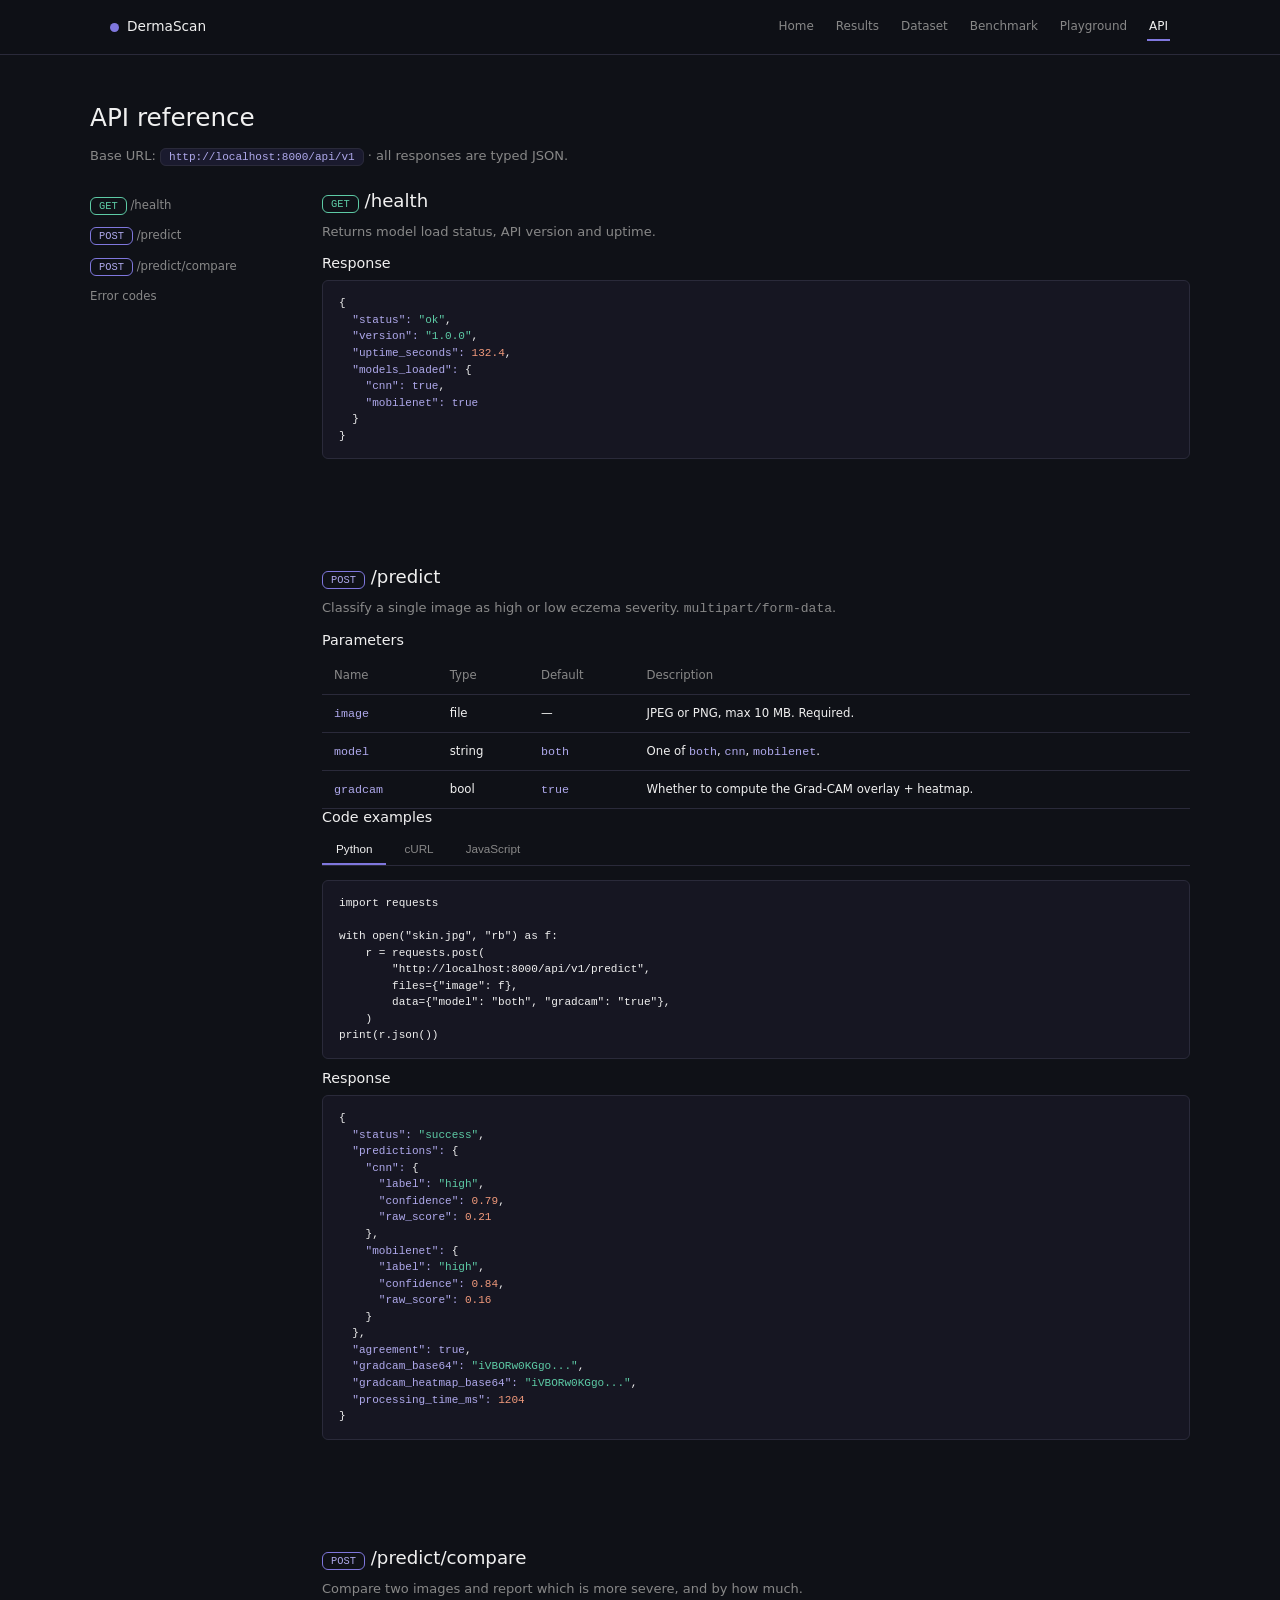
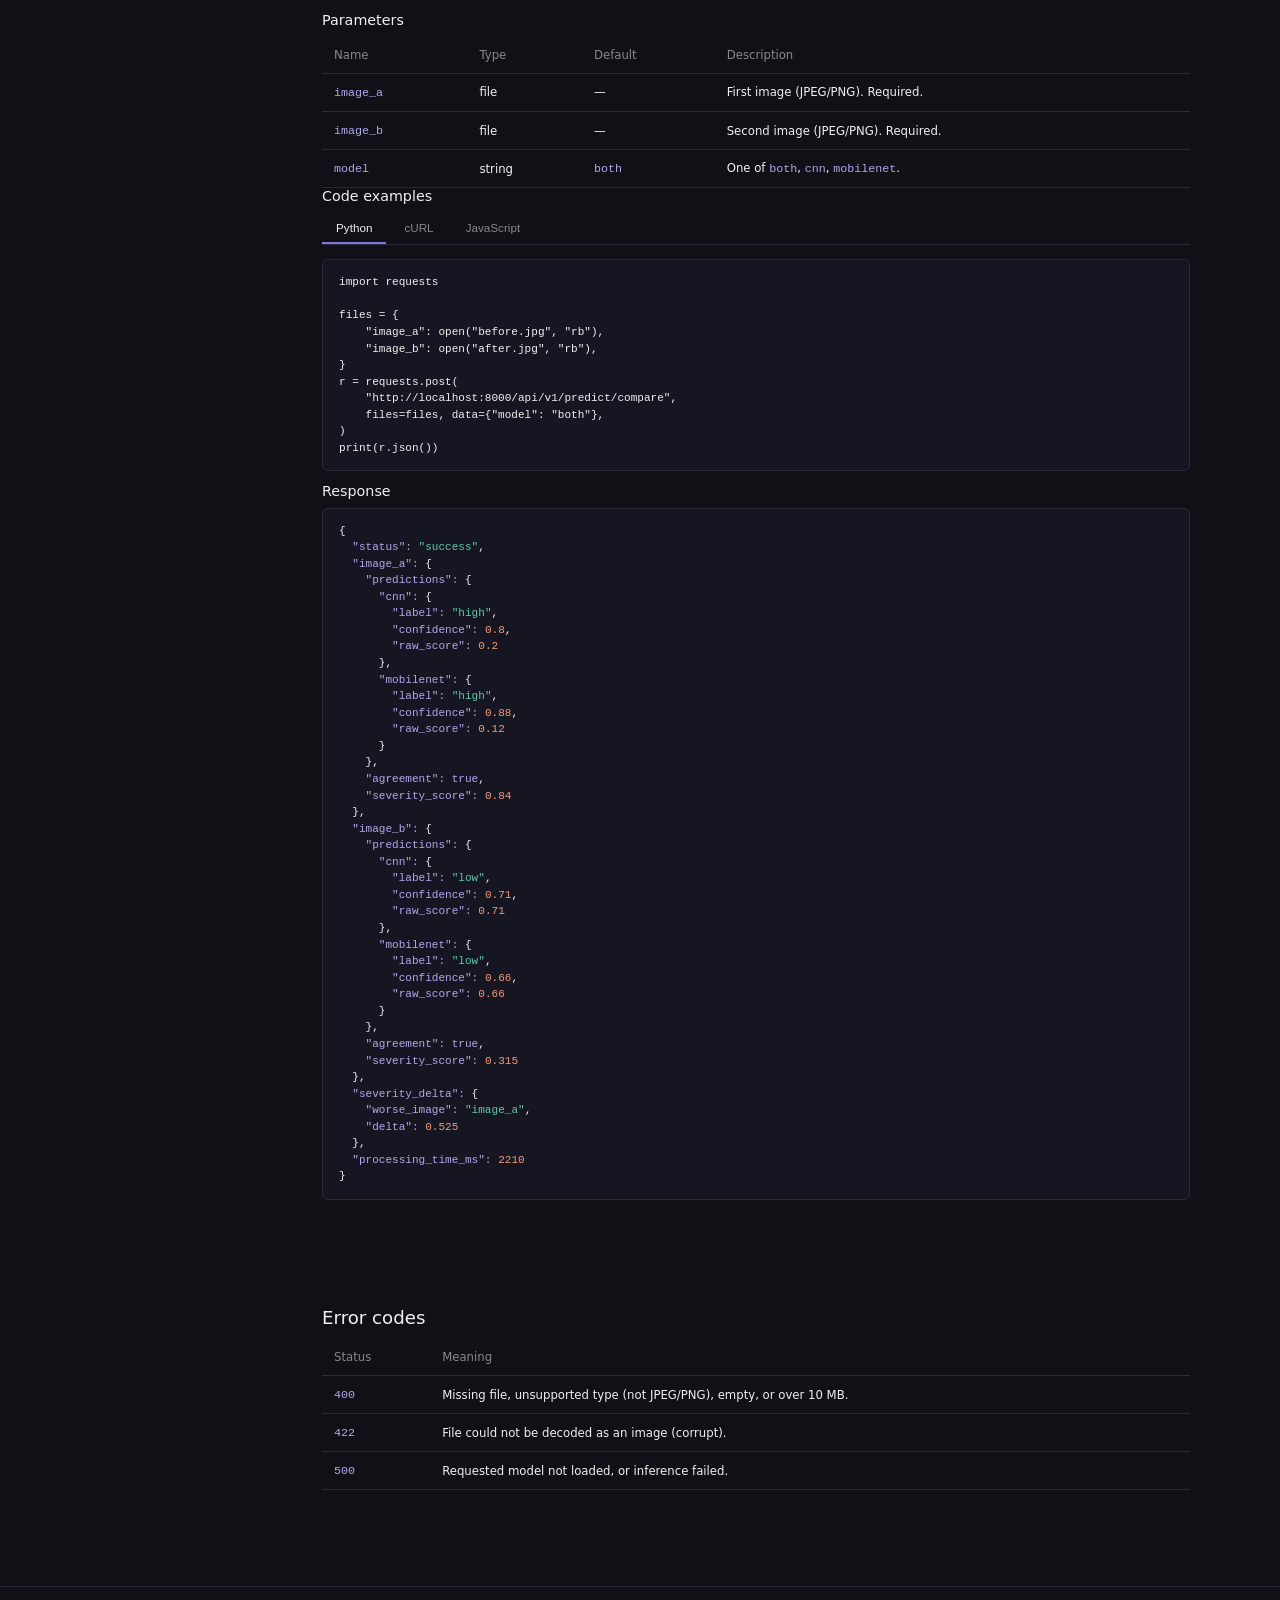
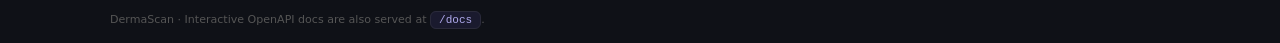
==== dermascan/frontend/api.html @ 190ebbec "DermaScan eczema severity classifier with FastAPI backend,  Grad-CAM explainability, and CI/CD pipel" ====
<!DOCTYPE html>
<html lang="en">
<head>
  <meta charset="UTF-8" />
  <meta name="viewport" content="width=device-width, initial-scale=1.0" />
  <title>API — DermaScan</title>
  <link rel="stylesheet" href="css/style.css" />
</head>
<body>
  <nav class="nav"><div class="nav-inner">
    <a class="nav-brand" href="index.html"><span class="dot"></span> DermaScan</a>
    <div class="nav-links">
      <a href="index.html">Home</a>
      <a href="results.html">Results</a>
      <a href="dataset.html">Dataset</a>
      <a href="benchmark.html">Benchmark</a>
      <a href="playground.html">Playground</a>
      <a href="api.html">API</a>
    </div>
  </div></nav>

  <main class="container section">
    <h1>API reference</h1>
    <p class="secondary">Base URL: <span class="api-path">http://localhost:8000/api/v1</span> · all responses are typed JSON.</p>

    <div class="with-sidebar" style="margin-top:24px">
      <!-- Sidebar -->
      <aside class="sidebar">
        <a href="#health"><span class="method method-get">GET</span> /health</a>
        <a href="#predict"><span class="method method-post">POST</span> /predict</a>
        <a href="#compare"><span class="method method-post">POST</span> /predict/compare</a>
        <a href="#errors">Error codes</a>
      </aside>

      <!-- Content -->
      <div>
        <!-- HEALTH -->
        <section id="health" class="section" style="padding-top:0">
          <h2><span class="method method-get">GET</span> /health</h2>
          <p>Returns model load status, API version and uptime.</p>
          <h3>Response</h3>
          <pre id="healthResp"></pre>
        </section>

        <!-- PREDICT -->
        <section id="predict" class="section">
          <h2><span class="method method-post">POST</span> /predict</h2>
          <p>Classify a single image as high or low eczema severity. <code>multipart/form-data</code>.</p>

          <h3>Parameters</h3>
          <table>
            <thead><tr><th>Name</th><th>Type</th><th>Default</th><th>Description</th></tr></thead>
            <tbody>
              <tr><td><code>image</code></td><td>file</td><td>—</td><td>JPEG or PNG, max 10 MB. Required.</td></tr>
              <tr><td><code>model</code></td><td>string</td><td><code>both</code></td><td>One of <code>both</code>, <code>cnn</code>, <code>mobilenet</code>.</td></tr>
              <tr><td><code>gradcam</code></td><td>bool</td><td><code>true</code></td><td>Whether to compute the Grad-CAM overlay + heatmap.</td></tr>
            </tbody>
          </table>

          <h3>Code examples</h3>
          <div class="tabs" data-group="predict">
            <button class="tab active" data-tab="py">Python</button>
            <button class="tab" data-tab="curl">cURL</button>
            <button class="tab" data-tab="js">JavaScript</button>
          </div>
          <pre data-group="predict" data-tab="py">import requests

with open("skin.jpg", "rb") as f:
    r = requests.post(
        "http://localhost:8000/api/v1/predict",
        files={"image": f},
        data={"model": "both", "gradcam": "true"},
    )
print(r.json())</pre>
          <pre data-group="predict" data-tab="curl" class="hidden">curl -X POST http://localhost:8000/api/v1/predict \
  -F "image=@skin.jpg" \
  -F "model=both" \
  -F "gradcam=true"</pre>
          <pre data-group="predict" data-tab="js" class="hidden">const form = new FormData();
form.append("image", fileInput.files[0]);
form.append("model", "both");
form.append("gradcam", "true");

const res = await fetch("http://localhost:8000/api/v1/predict", {
  method: "POST",
  body: form,
});
console.log(await res.json());</pre>

          <h3>Response</h3>
          <pre id="predictResp"></pre>
        </section>

        <!-- COMPARE -->
        <section id="compare" class="section">
          <h2><span class="method method-post">POST</span> /predict/compare</h2>
          <p>Compare two images and report which is more severe, and by how much.</p>

          <h3>Parameters</h3>
          <table>
            <thead><tr><th>Name</th><th>Type</th><th>Default</th><th>Description</th></tr></thead>
            <tbody>
              <tr><td><code>image_a</code></td><td>file</td><td>—</td><td>First image (JPEG/PNG). Required.</td></tr>
              <tr><td><code>image_b</code></td><td>file</td><td>—</td><td>Second image (JPEG/PNG). Required.</td></tr>
              <tr><td><code>model</code></td><td>string</td><td><code>both</code></td><td>One of <code>both</code>, <code>cnn</code>, <code>mobilenet</code>.</td></tr>
            </tbody>
          </table>

          <h3>Code examples</h3>
          <div class="tabs" data-group="compare">
            <button class="tab active" data-tab="py">Python</button>
            <button class="tab" data-tab="curl">cURL</button>
            <button class="tab" data-tab="js">JavaScript</button>
          </div>
          <pre data-group="compare" data-tab="py">import requests

files = {
    "image_a": open("before.jpg", "rb"),
    "image_b": open("after.jpg", "rb"),
}
r = requests.post(
    "http://localhost:8000/api/v1/predict/compare",
    files=files, data={"model": "both"},
)
print(r.json())</pre>
          <pre data-group="compare" data-tab="curl" class="hidden">curl -X POST http://localhost:8000/api/v1/predict/compare \
  -F "image_a=@before.jpg" \
  -F "image_b=@after.jpg" \
  -F "model=both"</pre>
          <pre data-group="compare" data-tab="js" class="hidden">const form = new FormData();
form.append("image_a", a.files[0]);
form.append("image_b", b.files[0]);
form.append("model", "both");

const res = await fetch("http://localhost:8000/api/v1/predict/compare", {
  method: "POST", body: form,
});
console.log(await res.json());</pre>

          <h3>Response</h3>
          <pre id="compareResp"></pre>
        </section>

        <!-- ERRORS -->
        <section id="errors" class="section">
          <h2>Error codes</h2>
          <table>
            <thead><tr><th>Status</th><th>Meaning</th></tr></thead>
            <tbody>
              <tr><td><code>400</code></td><td>Missing file, unsupported type (not JPEG/PNG), empty, or over 10 MB.</td></tr>
              <tr><td><code>422</code></td><td>File could not be decoded as an image (corrupt).</td></tr>
              <tr><td><code>500</code></td><td>Requested model not loaded, or inference failed.</td></tr>
            </tbody>
          </table>
        </section>
      </div>
    </div>
  </main>

  <footer><div class="container">DermaScan · Interactive OpenAPI docs are also served at <span class="api-path">/docs</span>.</div></footer>

  <script src="js/app.js"></script>
  <script>
    // Render sample responses.
    document.getElementById("healthResp").innerHTML = highlightJSON({
      status: "ok", version: "1.0.0", uptime_seconds: 132.4,
      models_loaded: { cnn: true, mobilenet: true }
    });
    document.getElementById("predictResp").innerHTML = highlightJSON({
      status: "success",
      predictions: {
        cnn: { label: "high", confidence: 0.79, raw_score: 0.21 },
        mobilenet: { label: "high", confidence: 0.84, raw_score: 0.16 }
      },
      agreement: true,
      gradcam_base64: "iVBORw0KGgo...",
      gradcam_heatmap_base64: "iVBORw0KGgo...",
      processing_time_ms: 1204
    });
    document.getElementById("compareResp").innerHTML = highlightJSON({
      status: "success",
      image_a: {
        predictions: { cnn: { label: "high", confidence: 0.8, raw_score: 0.2 },
                       mobilenet: { label: "high", confidence: 0.88, raw_score: 0.12 } },
        agreement: true, severity_score: 0.84
      },
      image_b: {
        predictions: { cnn: { label: "low", confidence: 0.71, raw_score: 0.71 },
                       mobilenet: { label: "low", confidence: 0.66, raw_score: 0.66 } },
        agreement: true, severity_score: 0.315
      },
      severity_delta: { worse_image: "image_a", delta: 0.525 },
      processing_time_ms: 2210
    });

    // Tab switching, scoped per data-group.
    document.querySelectorAll(".tab").forEach((btn) => {
      btn.addEventListener("click", () => {
        const group = btn.closest(".tabs").dataset.group;
        const tab = btn.dataset.tab;
        document.querySelectorAll(`.tab`).forEach((b) => {
          if (b.closest(".tabs").dataset.group === group) b.classList.remove("active");
        });
        btn.classList.add("active");
        document.querySelectorAll(`pre[data-group="${group}"]`).forEach((pre) => {
          pre.classList.toggle("hidden", pre.dataset.tab !== tab);
        });
      });
    });
  </script>
</body>
</html>
---- dermascan/frontend/css/style.css ----
/* ============================================================
   DermaScan — shared dark theme
   Single stylesheet for every page. Vanilla CSS, no frameworks.
   ============================================================ */

:root {
  /* Palette */
  --bg: #0F1117;
  --surface: #161622;
  --surface-raised: #1A1A2E;
  --border: #2A2A3A;
  --text: #F0F0F0;
  --text-secondary: #888;
  --text-muted: #555;
  --accent: #7F77DD;
  --accent-light: #AFA9EC;
  --teal: #5DCAA5;
  --coral: #F0997B;
  --danger: #D85A30;

  /* Type */
  --font: system-ui, -apple-system, sans-serif;
  --mono: ui-monospace, monospace;
  --fs-base: 13px;

  --radius: 10px;
  --radius-sm: 6px;
  --gap: 16px;
  --maxw: 1100px;
}

* { box-sizing: border-box; }

html { font-size: var(--fs-base); }

body {
  margin: 0;
  font-family: var(--font);
  font-weight: 400;
  background: var(--bg);
  color: var(--text);
  line-height: 1.55;
  -webkit-font-smoothing: antialiased;
}

h1, h2, h3 { font-weight: 500; line-height: 1.25; margin: 0 0 .5em; }
h1 { font-size: 1.9rem; }
h2 { font-size: 1.4rem; }
h3 { font-size: 1.1rem; }
p { margin: 0 0 1em; color: var(--text-secondary); }

a { color: var(--accent-light); text-decoration: none; }
a:hover { text-decoration: underline; }

code, pre, .mono { font-family: var(--mono); }

/* ── Layout ─────────────────────────────────────────────── */
.container { max-width: var(--maxw); margin: 0 auto; padding: 0 20px; }
.section { padding: 48px 0; }
.muted { color: var(--text-muted); }
.secondary { color: var(--text-secondary); }
.center { text-align: center; }

/* ── Navigation ─────────────────────────────────────────── */
.nav {
  position: sticky;
  top: 0;
  z-index: 20;
  background: rgba(15, 17, 23, 0.85);
  backdrop-filter: blur(10px);
  border-bottom: 1px solid var(--border);
}
.nav-inner {
  max-width: var(--maxw);
  margin: 0 auto;
  padding: 0 20px;
  height: 54px;
  display: flex;
  align-items: center;
  gap: 22px;
}
.nav-brand {
  font-weight: 500;
  font-size: 1.05rem;
  color: var(--text);
  display: flex;
  align-items: center;
  gap: 8px;
}
.nav-brand .dot { width: 9px; height: 9px; border-radius: 50%; background: var(--accent); }
.nav-links { display: flex; gap: 18px; margin-left: auto; flex-wrap: wrap; }
.nav-links a {
  color: var(--text-secondary);
  font-size: .92rem;
  padding: 4px 2px;
  border-bottom: 2px solid transparent;
}
.nav-links a:hover { color: var(--text); text-decoration: none; }
.nav-links a.active { color: var(--text); border-bottom-color: var(--accent); }

/* ── Cards ──────────────────────────────────────────────── */
.card {
  background: var(--surface);
  border: 1px solid var(--border);
  border-radius: var(--radius);
  padding: 20px;
}
.card-raised { background: var(--surface-raised); }
.grid { display: grid; gap: var(--gap); }
.grid-2 { grid-template-columns: repeat(2, 1fr); }
.grid-3 { grid-template-columns: repeat(3, 1fr); }
.grid-4 { grid-template-columns: repeat(4, 1fr); }
@media (max-width: 800px) {
  .grid-2, .grid-3, .grid-4 { grid-template-columns: 1fr; }
}

/* Metric cards */
.metric { display: flex; flex-direction: column; gap: 4px; }
.metric .value { font-size: 1.8rem; font-weight: 500; color: var(--text); }
.metric .label { font-size: .85rem; color: var(--text-secondary); }
.metric.accent .value { color: var(--accent-light); }
.metric.teal .value { color: var(--teal); }
.metric.coral .value { color: var(--coral); }

/* ── Buttons ────────────────────────────────────────────── */
.btn {
  display: inline-flex;
  align-items: center;
  gap: 8px;
  font-family: var(--font);
  font-size: .95rem;
  font-weight: 500;
  padding: 10px 18px;
  border-radius: var(--radius-sm);
  border: 1px solid var(--border);
  background: var(--surface-raised);
  color: var(--text);
  cursor: pointer;
  transition: background .15s, border-color .15s;
}
.btn:hover { border-color: var(--accent); text-decoration: none; }
.btn-primary { background: var(--accent); border-color: var(--accent); color: #fff; }
.btn-primary:hover { background: var(--accent-light); border-color: var(--accent-light); }
.btn:disabled { opacity: .5; cursor: not-allowed; }

/* ── Upload zone ────────────────────────────────────────── */
.dropzone {
  border: 2px dashed var(--border);
  border-radius: var(--radius);
  background: var(--surface);
  padding: 44px 24px;
  text-align: center;
  cursor: pointer;
  transition: border-color .15s, background .15s;
}
.dropzone:hover, .dropzone.dragover { border-color: var(--accent); background: var(--surface-raised); }
.dropzone .icon { font-size: 2rem; opacity: .7; }
.dropzone input[type=file] { display: none; }
.preview-img { max-width: 100%; border-radius: var(--radius-sm); border: 1px solid var(--border); }

/* ── Badges / pills ─────────────────────────────────────── */
.badge {
  display: inline-flex;
  align-items: center;
  gap: 6px;
  font-size: .8rem;
  font-weight: 500;
  padding: 3px 10px;
  border-radius: 999px;
  border: 1px solid var(--border);
}
.badge-high { color: var(--danger); border-color: var(--danger); }
.badge-low { color: var(--teal); border-color: var(--teal); }
.badge-agree { color: var(--teal); border-color: var(--teal); }
.badge-disagree { color: var(--coral); border-color: var(--coral); }

/* ── Bars (class balance / region breakdown) ────────────── */
.bar-row { display: flex; align-items: center; gap: 10px; margin-bottom: 10px; }
.bar-row .bar-label { width: 120px; font-size: .85rem; color: var(--text-secondary); }
.bar-track { flex: 1; height: 14px; background: var(--surface-raised); border-radius: 999px; overflow: hidden; }
.bar-fill { height: 100%; background: var(--accent); border-radius: 999px; transition: width .4s; }
.bar-fill.teal { background: var(--teal); }
.bar-fill.coral { background: var(--coral); }
.bar-row .bar-val { width: 56px; text-align: right; font-size: .85rem; color: var(--text); }

.warn { color: var(--coral); font-size: .85rem; }

/* ── Tables ─────────────────────────────────────────────── */
table { width: 100%; border-collapse: collapse; font-size: .9rem; }
th, td { text-align: left; padding: 9px 12px; border-bottom: 1px solid var(--border); }
th { color: var(--text-secondary); font-weight: 500; }
td code { color: var(--accent-light); }

/* ── Code blocks ────────────────────────────────────────── */
pre {
  background: var(--surface);
  border: 1px solid var(--border);
  border-radius: var(--radius-sm);
  padding: 14px 16px;
  overflow-x: auto;
  font-size: .85rem;
  line-height: 1.5;
  color: var(--text);
  margin: 0 0 1em;
}
.api-path {
  font-family: var(--mono);
  background: var(--surface-raised);
  border: 1px solid var(--border);
  border-radius: var(--radius-sm);
  padding: 2px 8px;
  font-size: .85rem;
  color: var(--accent-light);
}
.method { font-weight: 500; font-family: var(--mono); padding: 2px 8px; border-radius: var(--radius-sm); font-size: .8rem; }
.method-get { color: var(--teal); border: 1px solid var(--teal); }
.method-post { color: var(--accent-light); border: 1px solid var(--accent); }

/* JSON syntax highlighting (playground / examples) */
.json-key { color: var(--accent-light); }
.json-string { color: var(--teal); }
.json-number { color: var(--coral); }
.json-bool { color: var(--accent-light); }
.json-null { color: var(--text-muted); }

/* ── Tabs ───────────────────────────────────────────────── */
.tabs { display: flex; gap: 4px; border-bottom: 1px solid var(--border); margin-bottom: 14px; }
.tab {
  padding: 8px 14px;
  font-size: .9rem;
  color: var(--text-secondary);
  cursor: pointer;
  border: none;
  background: none;
  border-bottom: 2px solid transparent;
}
.tab.active { color: var(--text); border-bottom-color: var(--accent); }

/* ── Feature cards (landing) ────────────────────────────── */
.feature .icon { font-size: 1.4rem; margin-bottom: 6px; }
.feature h3 { margin-bottom: 4px; }

/* ── Hero ───────────────────────────────────────────────── */
.hero { padding: 64px 0 32px; }
.hero h1 { font-size: 2.4rem; max-width: 16ch; }
.hero p { font-size: 1.05rem; max-width: 60ch; }

/* ── Image panels (results) ─────────────────────────────── */
.panel-img { width: 100%; aspect-ratio: 1; object-fit: cover; border-radius: var(--radius-sm); border: 1px solid var(--border); background: var(--surface-raised); }
.panel-caption { font-size: .82rem; color: var(--text-secondary); margin-top: 8px; text-align: center; }

/* ── Sample image grid (dataset) ────────────────────────── */
.sample-grid { display: grid; grid-template-columns: repeat(6, 1fr); gap: 8px; }
.sample-grid img { width: 100%; aspect-ratio: 1; object-fit: cover; border-radius: var(--radius-sm); border: 1px solid var(--border); }
@media (max-width: 800px) { .sample-grid { grid-template-columns: repeat(3, 1fr); } }

/* ── Confusion matrix ───────────────────────────────────── */
.confusion { display: grid; grid-template-columns: 90px 1fr 1fr; gap: 6px; max-width: 360px; }
.confusion .cm-cell {
  background: var(--surface-raised);
  border: 1px solid var(--border);
  border-radius: var(--radius-sm);
  padding: 14px 8px;
  text-align: center;
  font-size: 1.1rem;
  font-weight: 500;
}
.confusion .cm-head { background: transparent; border: none; color: var(--text-secondary); font-size: .8rem; font-weight: 400; display: flex; align-items: center; justify-content: center; }
.confusion .cm-correct { color: var(--teal); border-color: var(--teal); }
.confusion .cm-wrong { color: var(--coral); }

/* ── Sidebar layout (api docs) ──────────────────────────── */
.with-sidebar { display: grid; grid-template-columns: 200px 1fr; gap: 32px; align-items: start; }
.sidebar { position: sticky; top: 74px; }
.sidebar a { display: block; padding: 6px 0; color: var(--text-secondary); font-size: .9rem; }
.sidebar a:hover { color: var(--text); text-decoration: none; }
@media (max-width: 800px) { .with-sidebar { grid-template-columns: 1fr; } .sidebar { position: static; } }

/* ── Misc ───────────────────────────────────────────────── */
.row { display: flex; gap: var(--gap); flex-wrap: wrap; align-items: center; }
.spacer { flex: 1; }
.hidden { display: none !important; }
.spinner {
  width: 16px; height: 16px;
  border: 2px solid var(--border);
  border-top-color: var(--accent);
  border-radius: 50%;
  animation: spin .7s linear infinite;
  display: inline-block;
}
@keyframes spin { to { transform: rotate(360deg); } }

footer { border-top: 1px solid var(--border); padding: 24px 0; color: var(--text-muted); font-size: .85rem; }

select, input[type=text] {
  font-family: var(--font);
  font-size: .9rem;
  background: var(--surface-raised);
  border: 1px solid var(--border);
  border-radius: var(--radius-sm);
  color: var(--text);
  padding: 8px 10px;
}
label.field { display: flex; flex-direction: column; gap: 5px; font-size: .85rem; color: var(--text-secondary); }
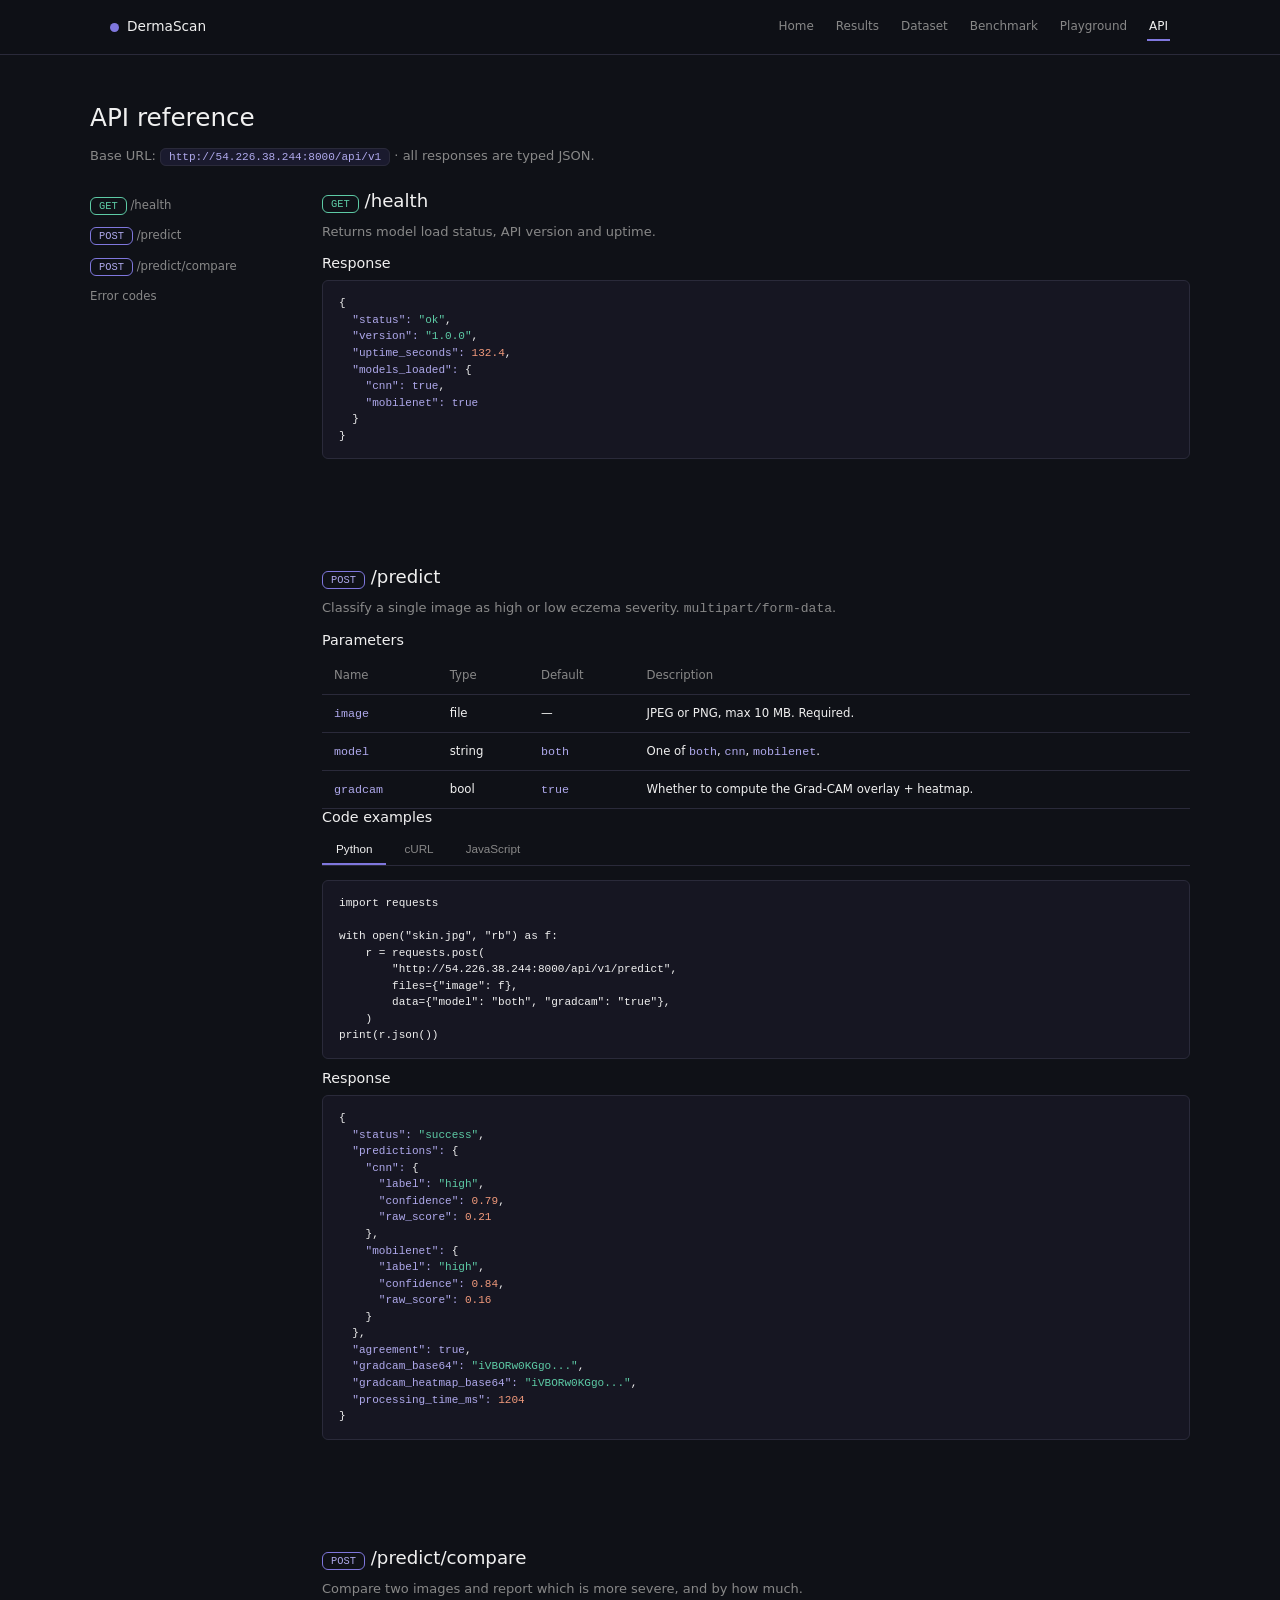
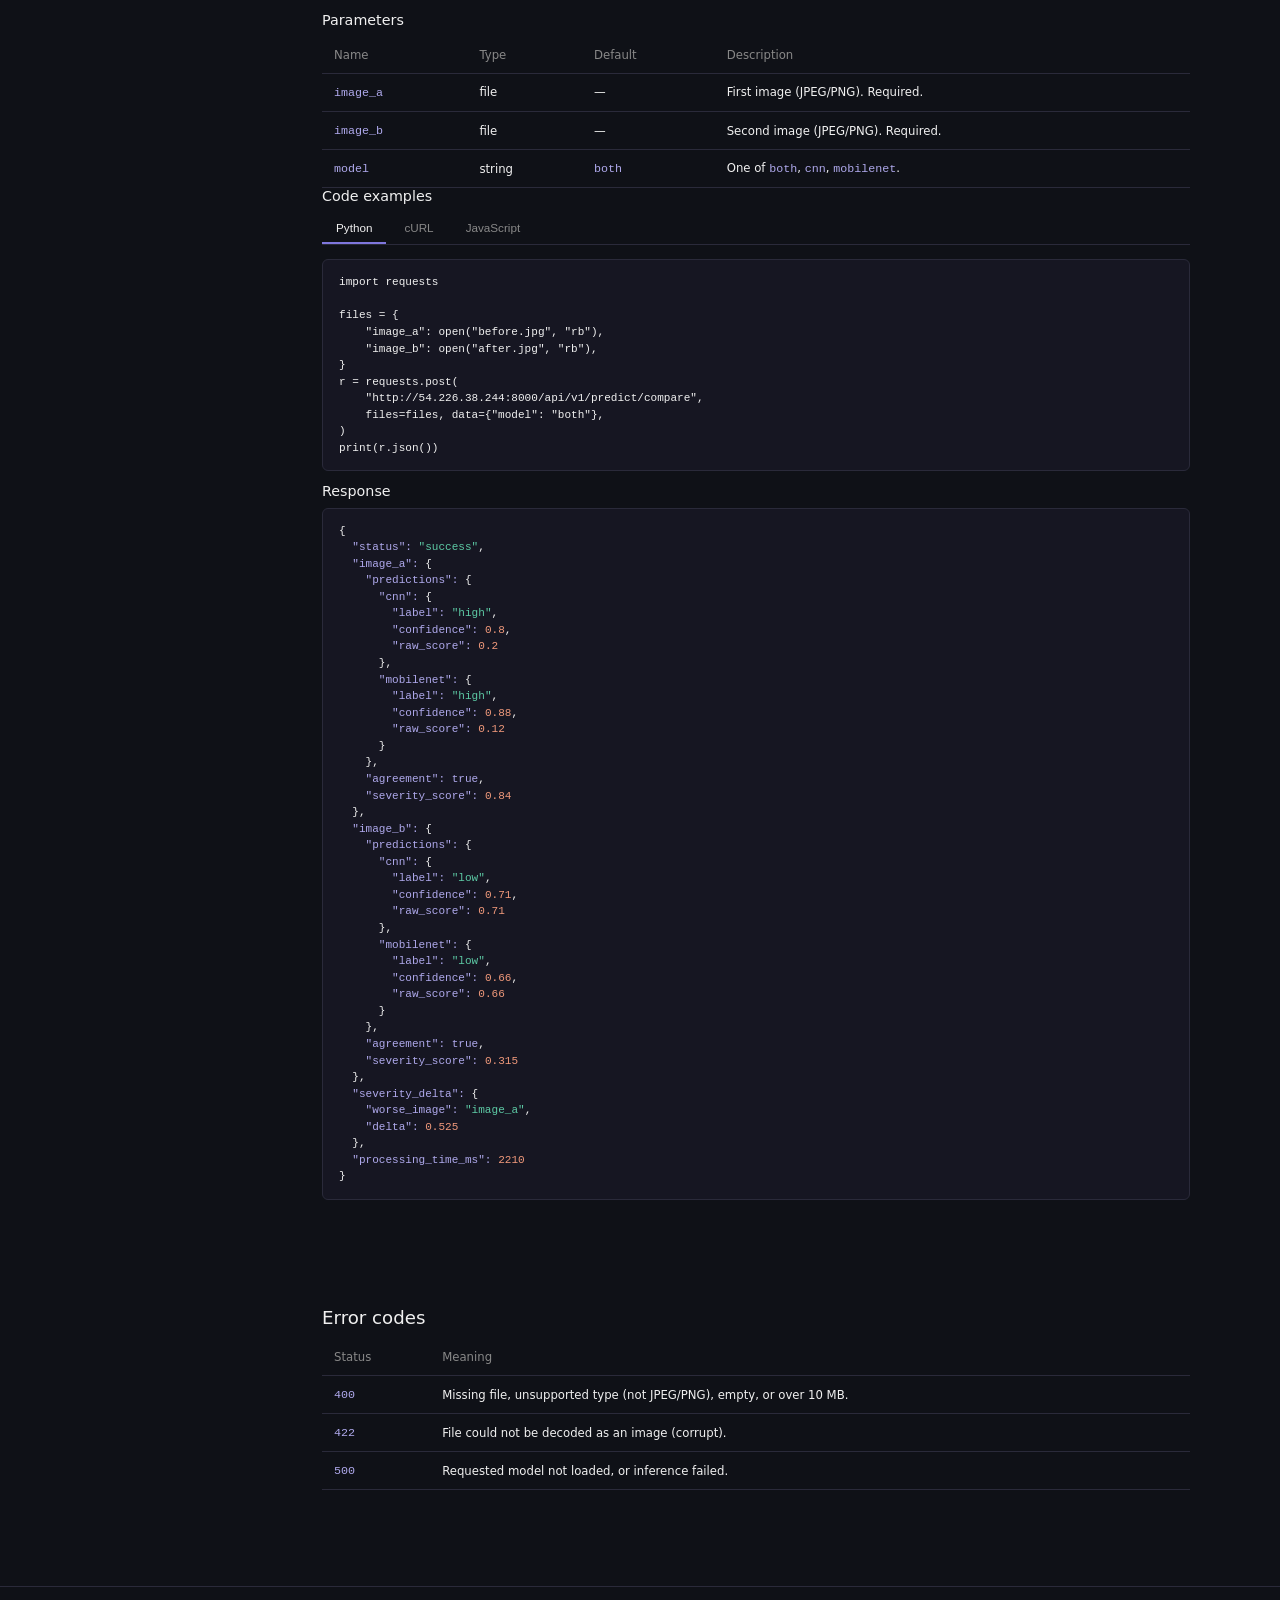
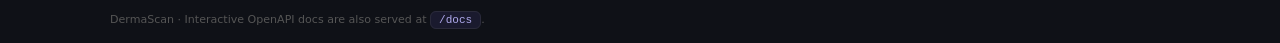
==== commit c57540a3: "README.md update" ====
--- a/dermascan/frontend/api.html
+++ b/dermascan/frontend/api.html
@@ -21,7 +21,7 @@
 
   <main class="container section">
     <h1>API reference</h1>
-    <p class="secondary">Base URL: <span class="api-path">http://localhost:8000/api/v1</span> · all responses are typed JSON.</p>
+    <p class="secondary">Base URL: <span class="api-path">http://54.226.38.244:8000/api/v1</span> · all responses are typed JSON.</p>
 
     <div class="with-sidebar" style="margin-top:24px">
       <!-- Sidebar -->
@@ -67,12 +67,12 @@
 
 with open("skin.jpg", "rb") as f:
     r = requests.post(
-        "http://localhost:8000/api/v1/predict",
+        "http://54.226.38.244:8000/api/v1/predict",
         files={"image": f},
         data={"model": "both", "gradcam": "true"},
     )
 print(r.json())</pre>
-          <pre data-group="predict" data-tab="curl" class="hidden">curl -X POST http://localhost:8000/api/v1/predict \
+          <pre data-group="predict" data-tab="curl" class="hidden">curl -X POST http://54.226.38.244:8000/api/v1/predict \
   -F "image=@skin.jpg" \
   -F "model=both" \
   -F "gradcam=true"</pre>
@@ -81,7 +81,7 @@
 form.append("model", "both");
 form.append("gradcam", "true");
 
-const res = await fetch("http://localhost:8000/api/v1/predict", {
+const res = await fetch("http://54.226.38.244:8000/api/v1/predict", {
   method: "POST",
   body: form,
 });
@@ -119,11 +119,11 @@
     "image_b": open("after.jpg", "rb"),
 }
 r = requests.post(
-    "http://localhost:8000/api/v1/predict/compare",
+    "http://54.226.38.244:8000/api/v1/predict/compare",
     files=files, data={"model": "both"},
 )
 print(r.json())</pre>
-          <pre data-group="compare" data-tab="curl" class="hidden">curl -X POST http://localhost:8000/api/v1/predict/compare \
+          <pre data-group="compare" data-tab="curl" class="hidden">curl -X POST http://54.226.38.244:8000/api/v1/predict/compare \
   -F "image_a=@before.jpg" \
   -F "image_b=@after.jpg" \
   -F "model=both"</pre>
@@ -132,7 +132,7 @@
 form.append("image_b", b.files[0]);
 form.append("model", "both");
 
-const res = await fetch("http://localhost:8000/api/v1/predict/compare", {
+const res = await fetch("http://54.226.38.244:8000/api/v1/predict/compare", {
   method: "POST", body: form,
 });
 console.log(await res.json());</pre>
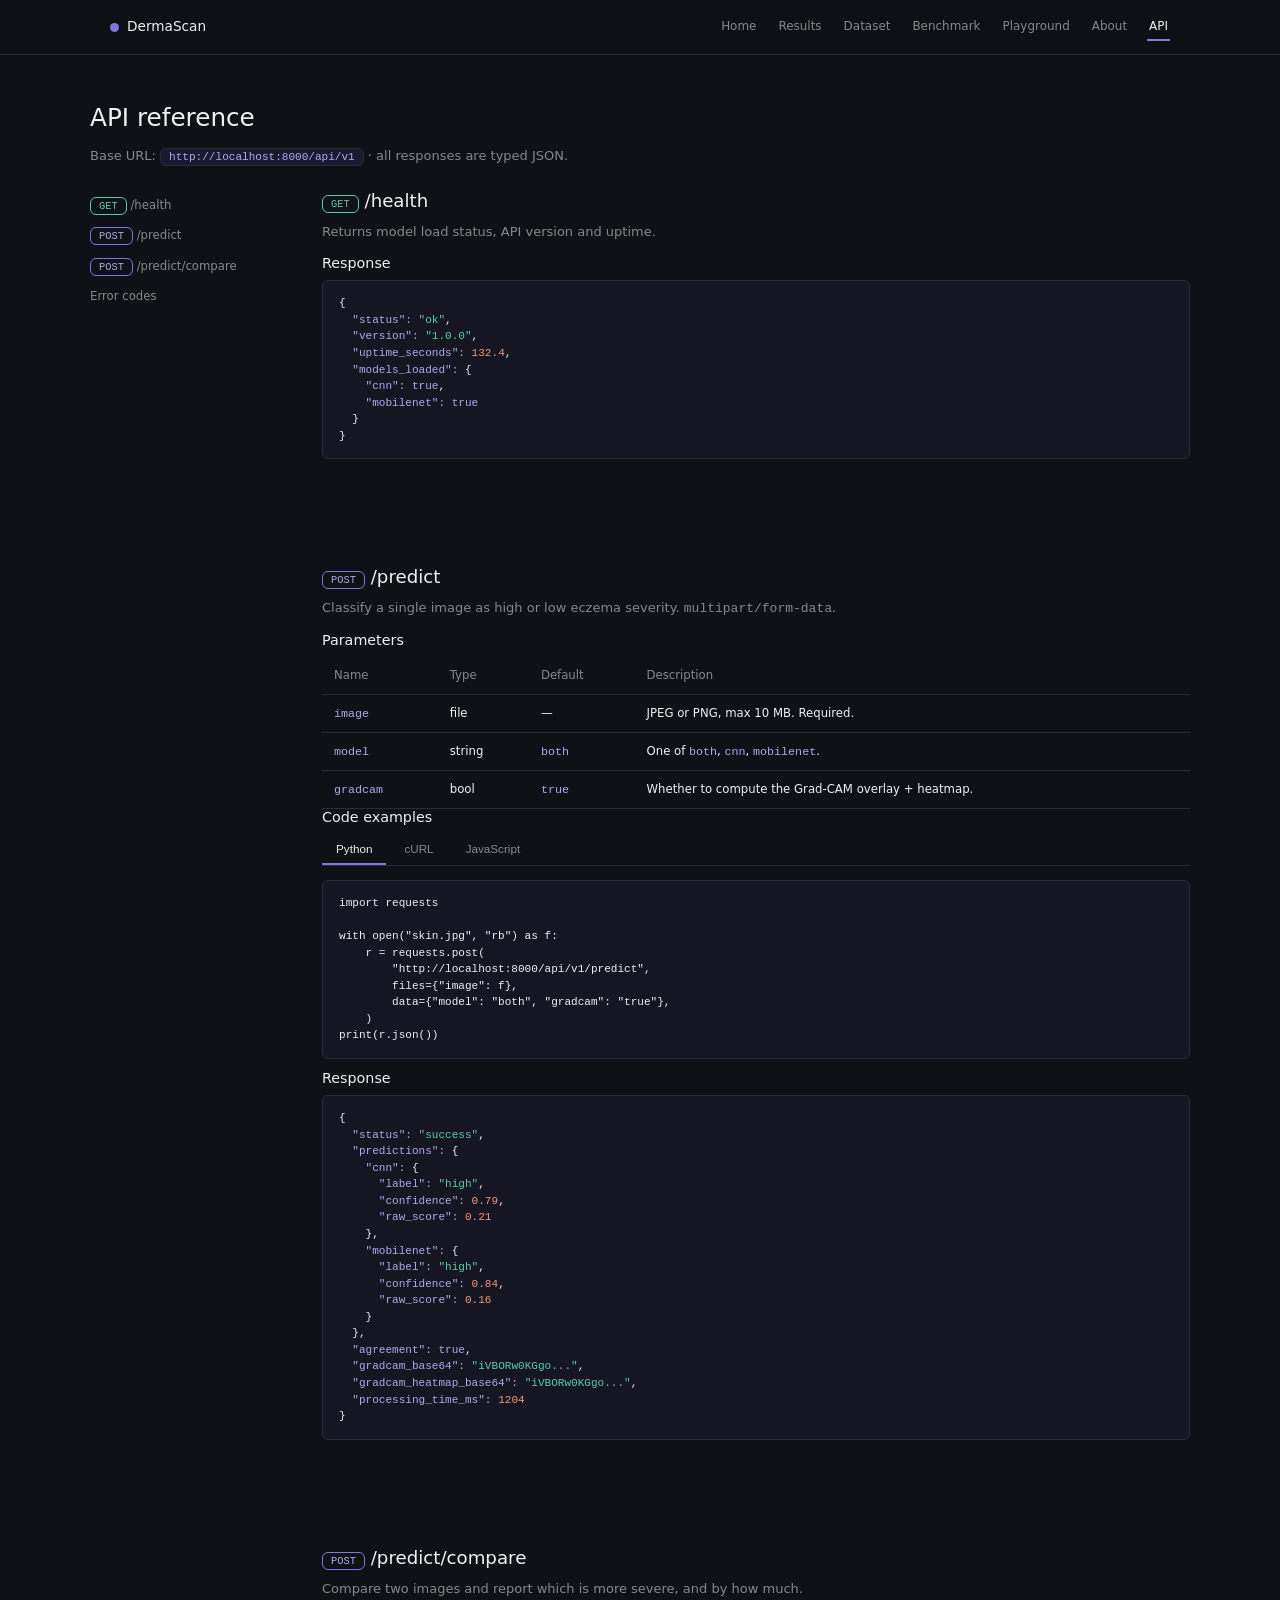
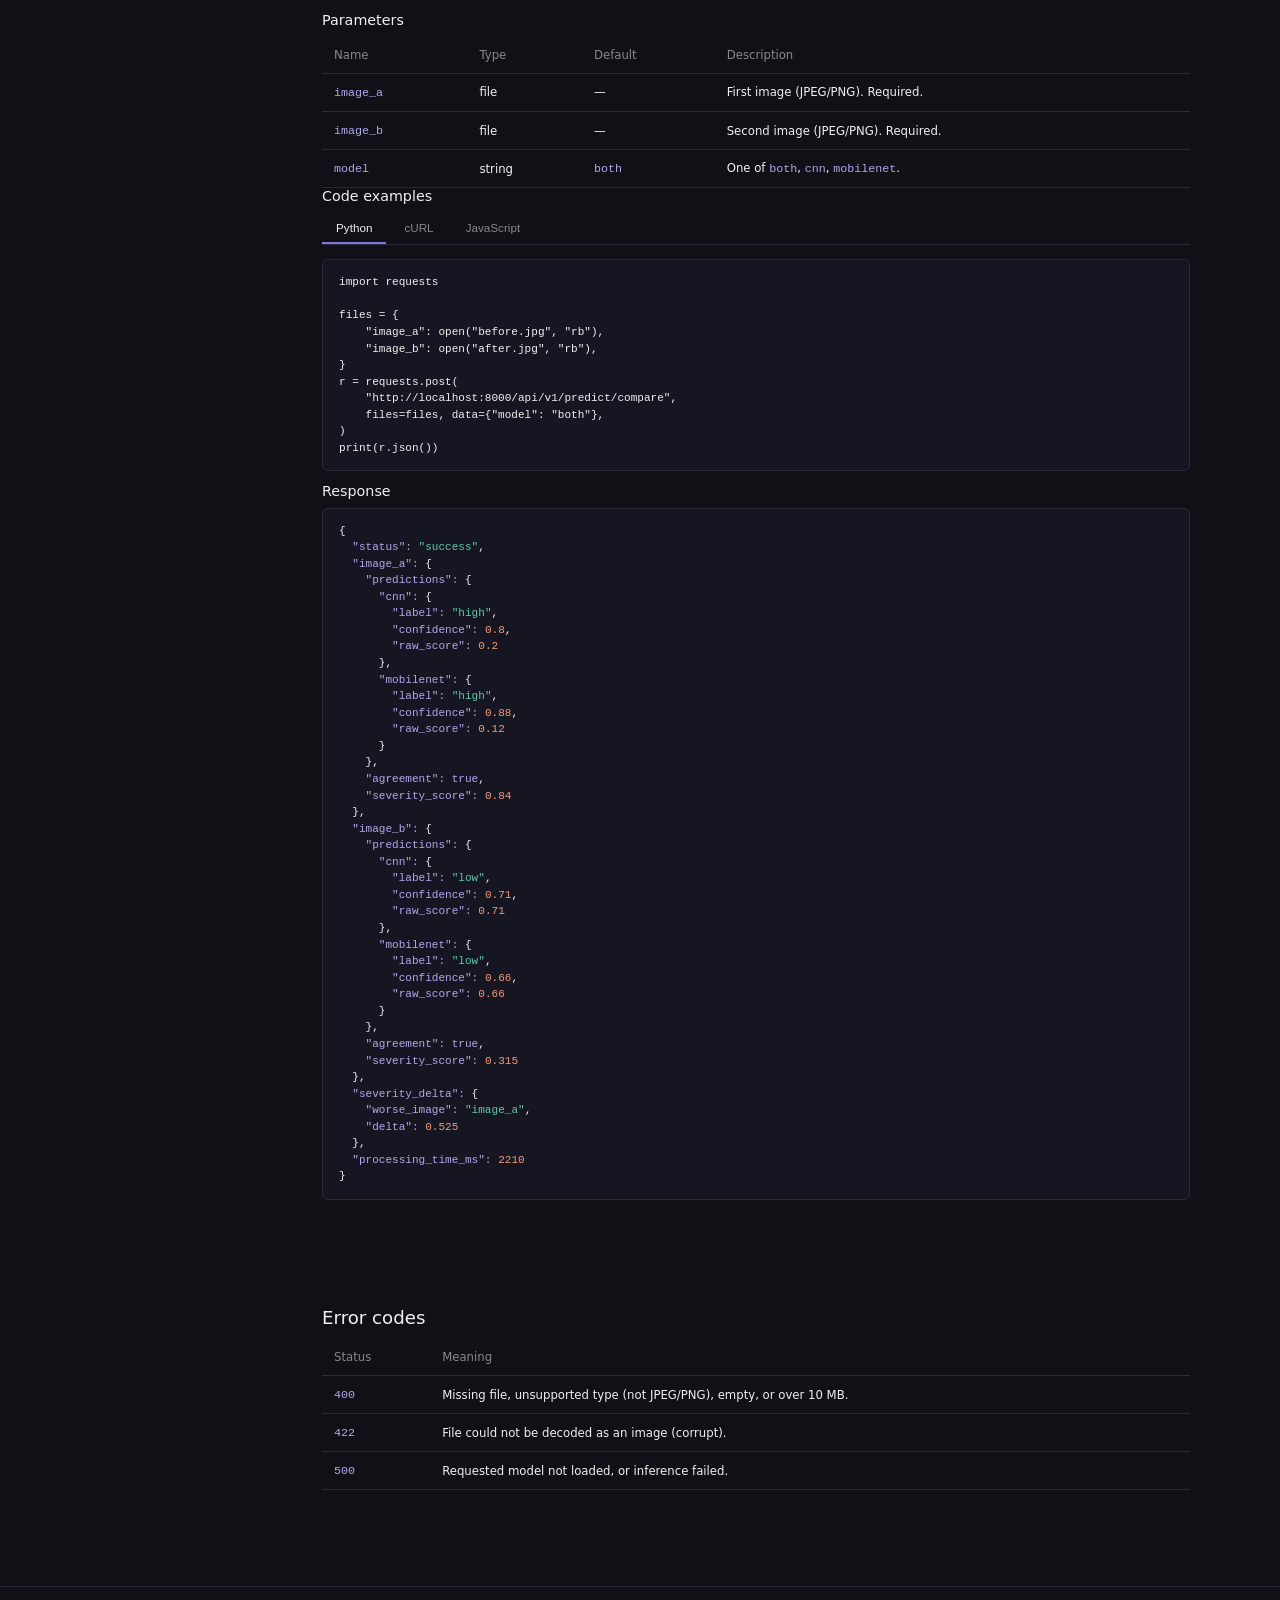
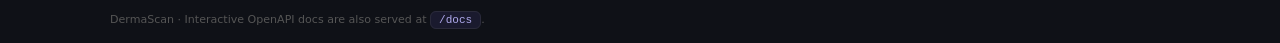
==== commit 5a5a3263: "Added "About the mdel" page with plain language explanation" ====
--- a/dermascan/frontend/api.html
+++ b/dermascan/frontend/api.html
@@ -15,13 +15,14 @@
       <a href="dataset.html">Dataset</a>
       <a href="benchmark.html">Benchmark</a>
       <a href="playground.html">Playground</a>
+      <a href="about.html">About</a>
       <a href="api.html">API</a>
     </div>
   </div></nav>
 
   <main class="container section">
     <h1>API reference</h1>
-    <p class="secondary">Base URL: <span class="api-path">http://54.226.38.244:8000/api/v1</span> · all responses are typed JSON.</p>
+    <p class="secondary">Base URL: <span class="api-path">http://localhost:8000/api/v1</span> · all responses are typed JSON.</p>
 
     <div class="with-sidebar" style="margin-top:24px">
       <!-- Sidebar -->
@@ -67,12 +68,12 @@
 
 with open("skin.jpg", "rb") as f:
     r = requests.post(
-        "http://54.226.38.244:8000/api/v1/predict",
+        "http://localhost:8000/api/v1/predict",
         files={"image": f},
         data={"model": "both", "gradcam": "true"},
     )
 print(r.json())</pre>
-          <pre data-group="predict" data-tab="curl" class="hidden">curl -X POST http://54.226.38.244:8000/api/v1/predict \
+          <pre data-group="predict" data-tab="curl" class="hidden">curl -X POST http://localhost:8000/api/v1/predict \
   -F "image=@skin.jpg" \
   -F "model=both" \
   -F "gradcam=true"</pre>
@@ -81,7 +82,7 @@
 form.append("model", "both");
 form.append("gradcam", "true");
 
-const res = await fetch("http://54.226.38.244:8000/api/v1/predict", {
+const res = await fetch("http://localhost:8000/api/v1/predict", {
   method: "POST",
   body: form,
 });
@@ -119,11 +120,11 @@
     "image_b": open("after.jpg", "rb"),
 }
 r = requests.post(
-    "http://54.226.38.244:8000/api/v1/predict/compare",
+    "http://localhost:8000/api/v1/predict/compare",
     files=files, data={"model": "both"},
 )
 print(r.json())</pre>
-          <pre data-group="compare" data-tab="curl" class="hidden">curl -X POST http://54.226.38.244:8000/api/v1/predict/compare \
+          <pre data-group="compare" data-tab="curl" class="hidden">curl -X POST http://localhost:8000/api/v1/predict/compare \
   -F "image_a=@before.jpg" \
   -F "image_b=@after.jpg" \
   -F "model=both"</pre>
@@ -132,7 +133,7 @@
 form.append("image_b", b.files[0]);
 form.append("model", "both");
 
-const res = await fetch("http://54.226.38.244:8000/api/v1/predict/compare", {
+const res = await fetch("http://localhost:8000/api/v1/predict/compare", {
   method: "POST", body: form,
 });
 console.log(await res.json());</pre>
--- a/dermascan/frontend/css/style.css
+++ b/dermascan/frontend/css/style.css
@@ -158,6 +158,21 @@
 .dropzone input[type=file] { display: none; }
 .preview-img { max-width: 100%; border-radius: var(--radius-sm); border: 1px solid var(--border); }
 
+/* Upload / camera choice — two identically-styled .btn labels.
+   Side by side on desktop, stacked below the 800px breakpoint. */
+.capture-options {
+  display: grid;
+  grid-template-columns: 1fr 1fr;
+  gap: var(--gap);
+  margin-top: 16px;
+}
+.capture-options .btn { justify-content: center; width: 100%; }
+.capture-options input[type=file] { display: none; }
+.capture-note { font-size: .82rem; color: var(--text-muted); margin-top: 10px; text-align: center; }
+@media (max-width: 800px) {
+  .capture-options { grid-template-columns: 1fr; }
+}
+
 /* ── Badges / pills ─────────────────────────────────────── */
 .badge {
   display: inline-flex;
